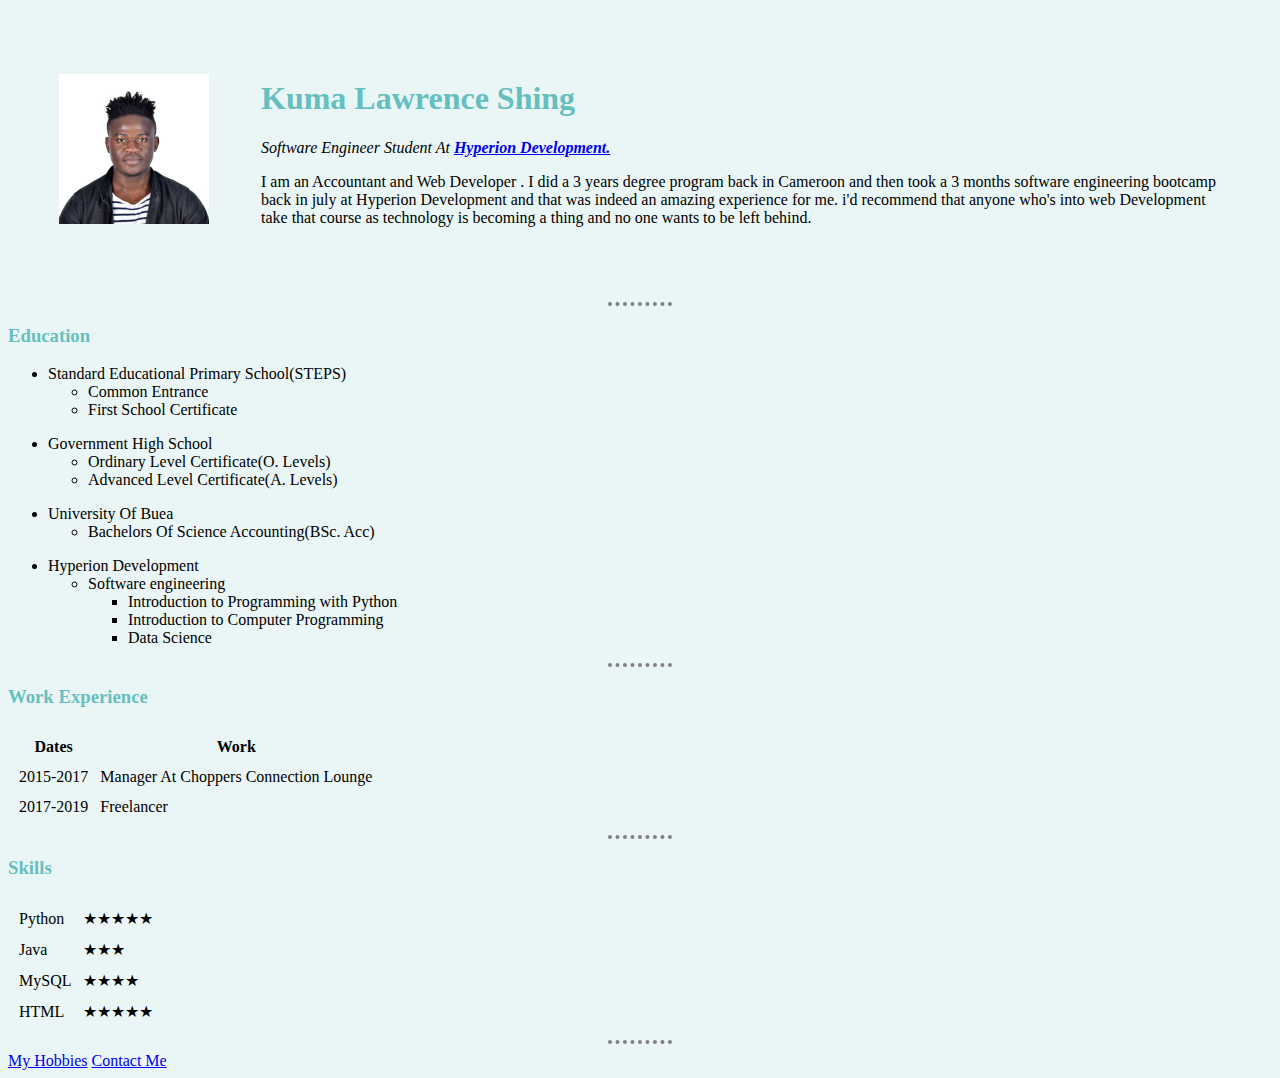
==== index.html @ 20396bbe "Add initial cv(in progress) website files" ====
<!DOCTYPE html>
<html lang="en" dir="ltr">

<head>
  <meta charset="utf-8">
  <title>Kuma's Personal Site</title>
  <link rel="stylesheet" href="css/styles.css">
</head>

<body>
  <table cellspacing="50">
    <tr>
      <td><img src="images/lawrence.jpg" alt="Lawrence Profile Picture" height="150" width="150"></td>
      <td>
        <h1>Kuma Lawrence Shing</h1>
        <p><em>Software Engineer Student At <strong><a href="https://www.hyperiondev.com/">Hyperion Development.</a></strong></em></p>
        <p>I am an Accountant and Web Developer . I did a 3 years degree program back in Cameroon
          and then took a 3 months software engineering bootcamp back in july at Hyperion Development and that was indeed an amazing experience for me.
          i'd recommend that anyone who's into web Development take that course as technology is becoming a thing and no one wants to be left behind.</p>
      </td>
    </tr>
  </table>
  <hr>
  <h3>Education</h3>
  <ul>
    <li>Standard Educational Primary School(STEPS)
      <ul>
        <li>Common Entrance</li>
        <li>First School Certificate</li>
      </ul>
    </li>
  </ul>
  <ul>
    <li>Government High School
      <ul>
        <li>Ordinary Level Certificate(O. Levels)</li>
        <li>Advanced Level Certificate(A. Levels)</li>
      </ul>
    </li>
  </ul>
  <ul>
    <li>
      University Of Buea
      <ul>
        <li>
          Bachelors Of Science Accounting(BSc. Acc)
        </li>
      </ul>
    </li>
  </ul>
  <ul>
    <li>Hyperion Development
      <ul>
        <li>Software engineering
          <ul>
            <li>Introduction to Programming with Python</li>
            <li>Introduction to Computer Programming</li>
            <li>Data Science</li>
          </ul>
        </li>
      </ul>
    </li>
  </ul>
  <hr>
  <h3>Work Experience</h3>
  <table cellspacing="10">
    <thead>
      <tr>
        <th>Dates</th>
        <th>Work</th>
      </tr>
    </thead>
    <tbody>
      <tr>
        <td>2015-2017</td>
        <td>Manager At Choppers Connection Lounge</td>
      </tr>
      <tr>
        <td>2017-2019</td>
        <td>Freelancer</td>
      </tr>
    </tbody>
  </table>
  <hr>
  <h3>Skills</h3>
  <table cellspacing="10">
    <tr>
      <td>Python</td>
      <td>★★★★★</td>
    </tr>
    <tr>
      <td>Java</td>
      <td>★★★</td>
    </tr>
      <tr>
        <td>MySQL</td>
        <td>★★★★</td>
      </tr>
      <tr>
        <td>HTML</td>
        <td>★★★★★</td>
      </tr>
    </table>
    <hr>
    <a href="hobbies.html">My Hobbies</a>
    <a href="contact-me.html">Contact Me</a>
</body>

</html>
---- css/styles.css ----
body {
  background-color: #EAF6F6;
}

hr{
  border-style: none;
  border-top-style: dotted;
  border-color: grey;
  border-width: 4px;
  width: 5%;
}

h1{
  color: #66BFBF;
  font-style: normal;
}
h3{
  color: #66BFBF;
  font-style: normal;
}
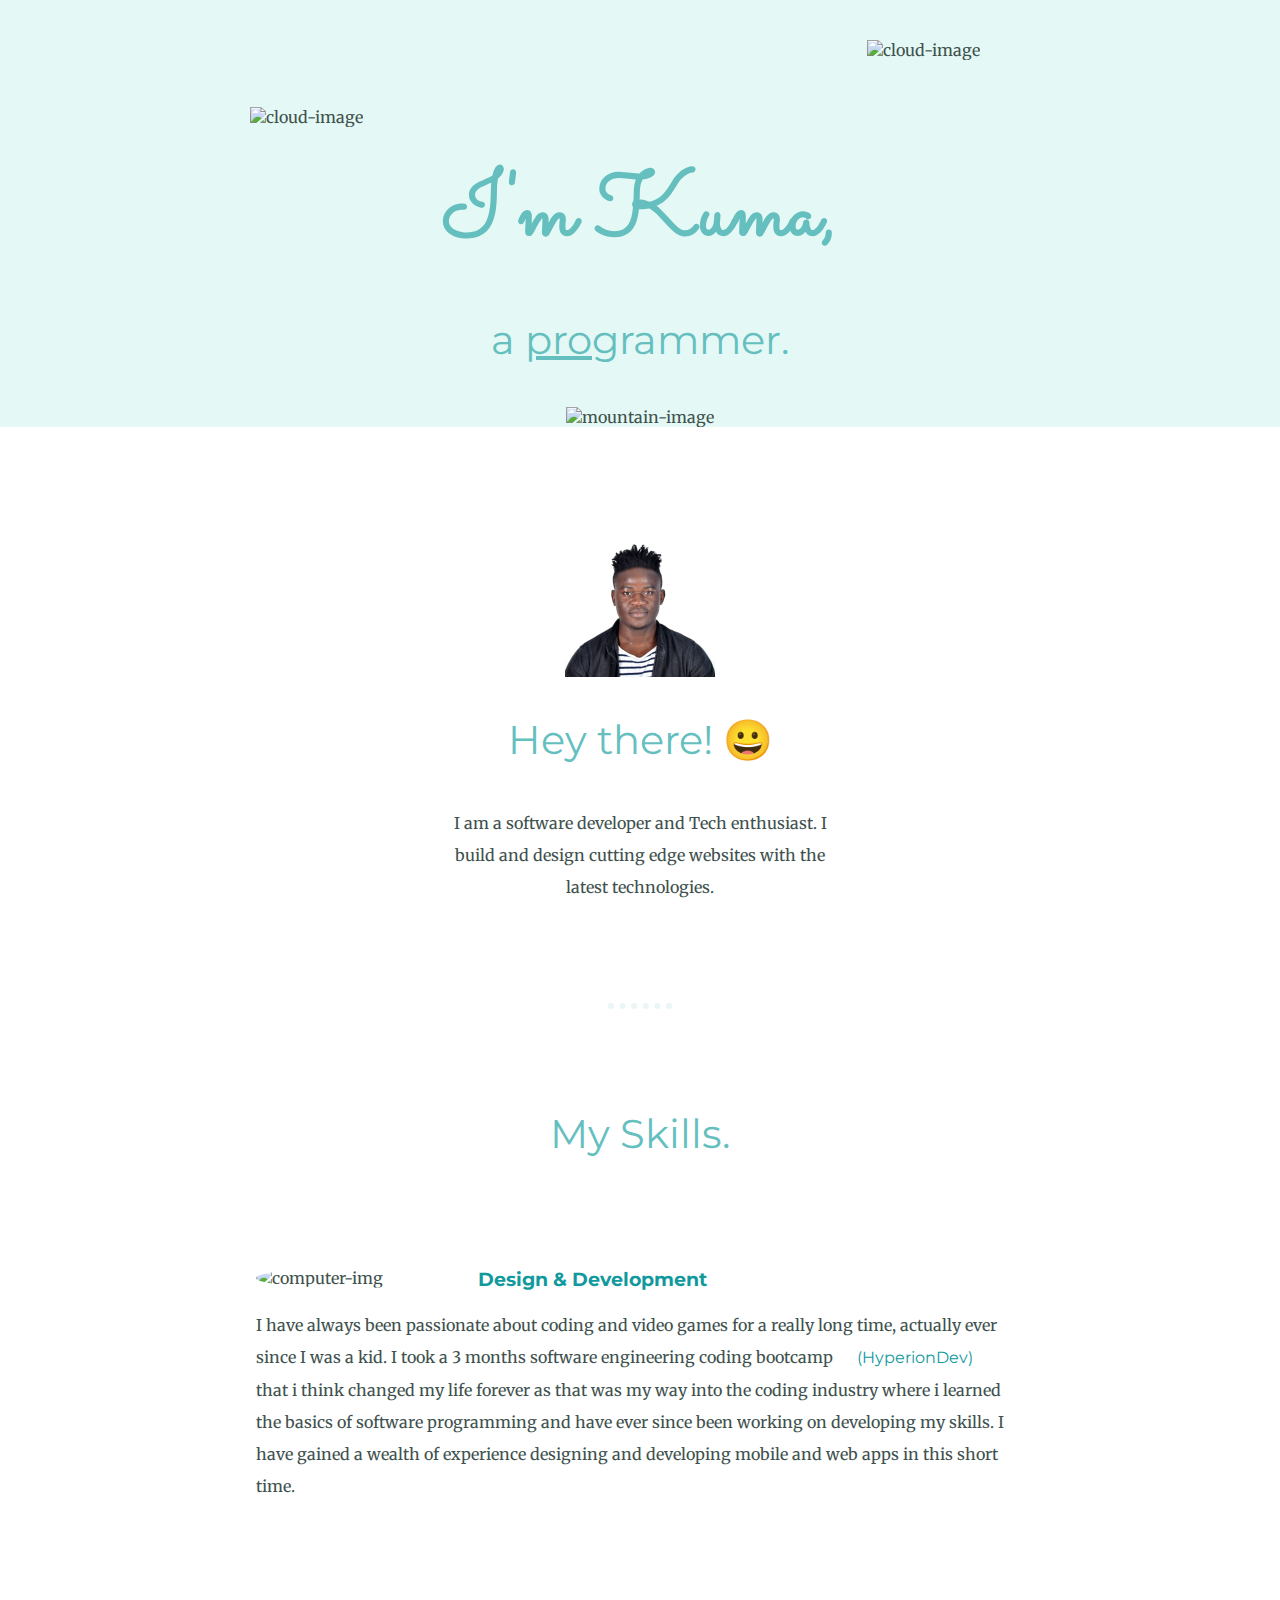
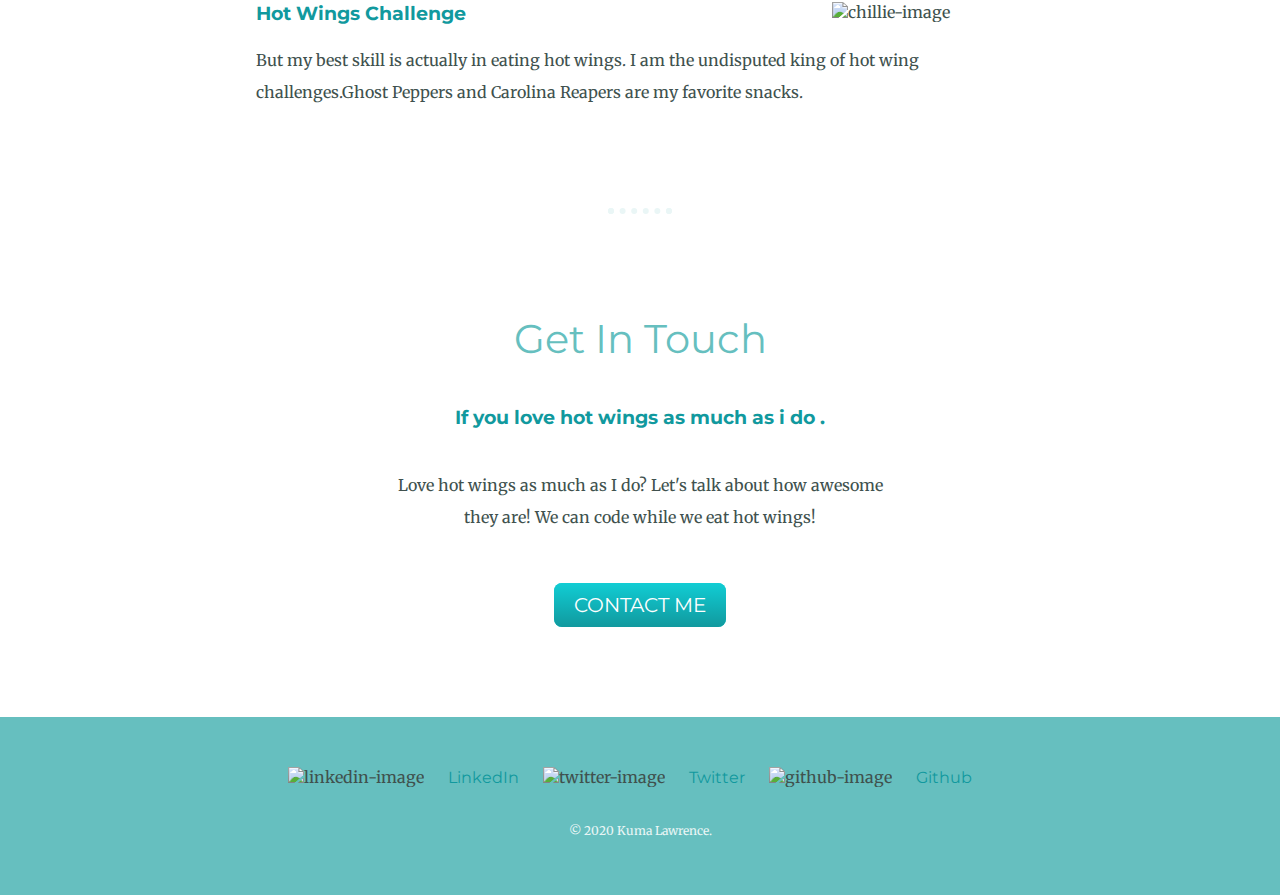
==== commit 3fca713a: "Update index.html" ====
--- a/index.html
+++ b/index.html
@@ -3,107 +3,63 @@
 
 <head>
   <meta charset="utf-8">
-  <title>Kuma's Personal Site</title>
+  <title>Kuma Lawrence</title>
   <link rel="stylesheet" href="css/styles.css">
+  <link rel="icon" href="fav.ico">
+  <link href="https://fonts.googleapis.com/css?family=Merriweather|Montserrat|Sacramento&display=swap" rel="stylesheet">
 </head>
 
 <body>
-  <table cellspacing="50">
-    <tr>
-      <td><img src="images/lawrence.jpg" alt="Lawrence Profile Picture" height="150" width="150"></td>
-      <td>
-        <h1>Kuma Lawrence Shing</h1>
-        <p><em>Software Engineer Student At <strong><a href="https://www.hyperiondev.com/">Hyperion Development.</a></strong></em></p>
-        <p>I am an Accountant and Web Developer . I did a 3 years degree program back in Cameroon
-          and then took a 3 months software engineering bootcamp back in july at Hyperion Development and that was indeed an amazing experience for me.
-          i'd recommend that anyone who's into web Development take that course as technology is becoming a thing and no one wants to be left behind.</p>
-      </td>
-    </tr>
-  </table>
-  <hr>
-  <h3>Education</h3>
-  <ul>
-    <li>Standard Educational Primary School(STEPS)
-      <ul>
-        <li>Common Entrance</li>
-        <li>First School Certificate</li>
-      </ul>
-    </li>
-  </ul>
-  <ul>
-    <li>Government High School
-      <ul>
-        <li>Ordinary Level Certificate(O. Levels)</li>
-        <li>Advanced Level Certificate(A. Levels)</li>
-      </ul>
-    </li>
-  </ul>
-  <ul>
-    <li>
-      University Of Buea
-      <ul>
-        <li>
-          Bachelors Of Science Accounting(BSc. Acc)
-        </li>
-      </ul>
-    </li>
-  </ul>
-  <ul>
-    <li>Hyperion Development
-      <ul>
-        <li>Software engineering
-          <ul>
-            <li>Introduction to Programming with Python</li>
-            <li>Introduction to Computer Programming</li>
-            <li>Data Science</li>
-          </ul>
-        </li>
-      </ul>
-    </li>
-  </ul>
-  <hr>
-  <h3>Work Experience</h3>
-  <table cellspacing="10">
-    <thead>
-      <tr>
-        <th>Dates</th>
-        <th>Work</th>
-      </tr>
-    </thead>
-    <tbody>
-      <tr>
-        <td>2015-2017</td>
-        <td>Manager At Choppers Connection Lounge</td>
-      </tr>
-      <tr>
-        <td>2017-2019</td>
-        <td>Freelancer</td>
-      </tr>
-    </tbody>
-  </table>
-  <hr>
-  <h3>Skills</h3>
-  <table cellspacing="10">
-    <tr>
-      <td>Python</td>
-      <td>★★★★★</td>
-    </tr>
-    <tr>
-      <td>Java</td>
-      <td>★★★</td>
-    </tr>
-      <tr>
-        <td>MySQL</td>
-        <td>★★★★</td>
-      </tr>
-      <tr>
-        <td>HTML</td>
-        <td>★★★★★</td>
-      </tr>
-    </table>
+  <div class="top-container">
+    <img class="top-cloud" src="images/cloud.png" alt="cloud-image">
+    <h1>I'm Kuma,</h1>
+    <h2>a <span class="pro">pro</span>grammer.</h2>
+    <img class="bottom-cloud " src="images/cloud.png" alt="cloud-image">
+    <img src="images/mountain.png" alt="mountain-image">
+  </div>
+  <div class="middle-container">
+    <div class="profile">
+      <img src="images/lawrence.jpg" alt="profile-image" height="150" width="150">
+      <h2>Hey there! 😀</h2>
+      <p class="intro">I am a software developer and Tech enthusiast. I build and design cutting edge websites with the latest technologies. </p>
+    </div>
     <hr>
-    <a href="hobbies.html">My Hobbies</a>
-    <a href="contact-me.html">Contact Me</a>
+    <div class="skills">
+      <h2>My Skills.</h2>
+      <div class="skill-row">
+        <img class="computer" src="images/computer.png" alt="computer-img">
+        <h3>Design & Development</h3>
+        <p>I have always been passionate about coding and video games for a really long time, actually ever since I was a kid. I took a 3 months software engineering coding bootcamp <a href="https://www.hyperiondev.com/">(HyperionDev)
+          </a> that i think changed my life forever as that was my way into the coding industry where i learned the basics of software programming and have ever since been working on developing my skills.
+          I have gained a wealth of experience designing and developing mobile and web apps in this short time.
+        </p>
+      </div>
+
+      <div class="skill-row">
+        <img class="chillies" src="images/chillies.png" alt="chillie-image">
+        <h3>Hot Wings Challenge</h3>
+        <p>But my best skill is actually in eating hot wings. I am the undisputed king of hot wing challenges.Ghost Peppers and Carolina Reapers are my favorite snacks.</p>
+      </div>
+    </div>
+    <hr>
+    <div class="contact-me">
+      <h2>Get In Touch</h2>
+      <h3>If you love hot wings as much as i do .</h3>
+      <p class="contact-message">Love hot wings as much as I do? Let's talk about how awesome they are! We can code while we eat hot wings!</p>
+      <a class="btn" href="mailto:kuma2018shing@gmail.com">CONTACT ME</a>
+    </div>
+  </div>
+
+  <div class="bottom-container">
+    <img class="linkedin" src="images/linkedin.png" alt="linkedin-image"/>
+    <a class="footer-link" href="https://www.linkedin.com/in/kuma-shing-767a435a">LinkedIn</a>
+    <img class="twitter" src="images/twitter.png" alt="twitter-image"/>
+    <a class="footer-link" href="https://twitter.com/LawrenceKuma">Twitter</a>
+    <img class="github" src="images/github.png" alt="github-image"/>
+    <a class="footer-link" href="https://github.com/kuma2018shing">Github</a>
+    <p class="copyright">© 2020 Kuma Lawrence.</p>
+  </div>
+
 </body>
 
 </html>
--- a/css/styles.css
+++ b/css/styles.css
@@ -1,20 +1,142 @@
+
+a{
+  color: #11999E;
+  font-family: 'Montserrat', sans-serif;
+  margin: 10px 20px;
+  text-decoration: none;
+}
+
+a:hover {
+  color: #EAF6F6
+}
+
 body {
-  background-color: #EAF6F6;
+  color: #40514E;
+  font-family: 'Merriweather', serif;
+  margin: 0;
+  text-align: center;
+}
+
+h1 {
+  color:  #66BFBF;
+  font-size: 5.625rem;
+  margin: 50px auto 0 auto;
+  font-family: 'Sacramento', cursive;
+}
+
+h2 {
+  color:  #66BFBF;
+  font-family: 'Montserrat', sans-serif;
+  font-size: 2.5rem;
+  font-weight: normal;
+  padding-bottom: 10px;
+}
+
+h3 {
+  color: #11999E;
+  font-family: 'Montserrat', sans-serif;
 }
 
 hr{
-  border-style: none;
-  border-top-style: dotted;
-  border-color: grey;
-  border-width: 4px;
-  width: 5%;
+  border: dotted #EAF6F6 6px;
+  border-bottom: none;
+  margin: 100px auto;
+  width: 4%;
 }
 
-h1{
-  color: #66BFBF;
-  font-style: normal;
+p{
+  line-height: 2;
 }
-h3{
-  color: #66BFBF;
-  font-style: normal;
+
+.top-container {
+  background-color: #E4F9F5;
+  position: relative;
+  padding-top: 100px;
 }
+
+.middle-container {
+  margin: 100px 0;
+}
+
+.bottom-container {
+  background-color: #66BFBF;
+  padding: 50px 0 20px;
+}
+
+.skill-row {
+  margin: 100px auto 100px auto;
+  text-align: left;
+  width: 60%;
+
+}
+.computer{
+  float: left;
+  border-radius: 50%;
+  width: 25%;
+  margin-right: 30px;
+}
+
+.chillies{
+  float: right;
+  width: 25%;
+  margin-left: 30px;
+}
+
+.contact-message{
+  width: 40%;
+  margin: 40px auto 60px;
+}
+
+.copyright {
+  color: #EAF6F6;
+  font-size: 0.75rem;
+  padding: 20px 0;
+}
+
+.pro {
+  text-decoration: underline;
+}
+
+.intro{
+  width: 30%;
+  margin: auto;
+}
+
+.top-cloud {
+  position: absolute;
+  right: 300px;
+  top: 40px;
+}
+
+.bottom-cloud {
+  position: absolute;
+  left: 250px;
+  bottom: 300px;
+}
+
+.btn {
+  background: #11cdd4;
+  background-image: -webkit-linear-gradient(top, #11cdd4, #11999e);
+  background-image: -moz-linear-gradient(top, #11cdd4, #11999e);
+  background-image: -ms-linear-gradient(top, #11cdd4, #11999e);
+  background-image: -o-linear-gradient(top, #11cdd4, #11999e);
+  background-image: linear-gradient(to bottom, #11cdd4, #11999e);
+  -webkit-border-radius: 8;
+  -moz-border-radius: 8;
+  border-radius: 8px;
+  font-family: 'Montserrat', sans-serif;
+  color: #ffffff;
+  font-size: 20px;
+  padding: 10px 20px 10px 20px;
+  text-decoration: none;
+}
+
+.btn:hover {
+  background: #30e3cb;
+  background-image: -webkit-linear-gradient(top, #30e3cb, #2bc4ad);
+  background-image: -moz-linear-gradient(top, #30e3cb, #2bc4ad);
+  background-image: -ms-linear-gradient(top, #30e3cb, #2bc4ad);
+  background-image: -o-linear-gradient(top, #30e3cb, #2bc4ad);
+  background-image: linear-gradient(top, #30e3cb, #2bc4ad);
+  text-decoration: none;
+}
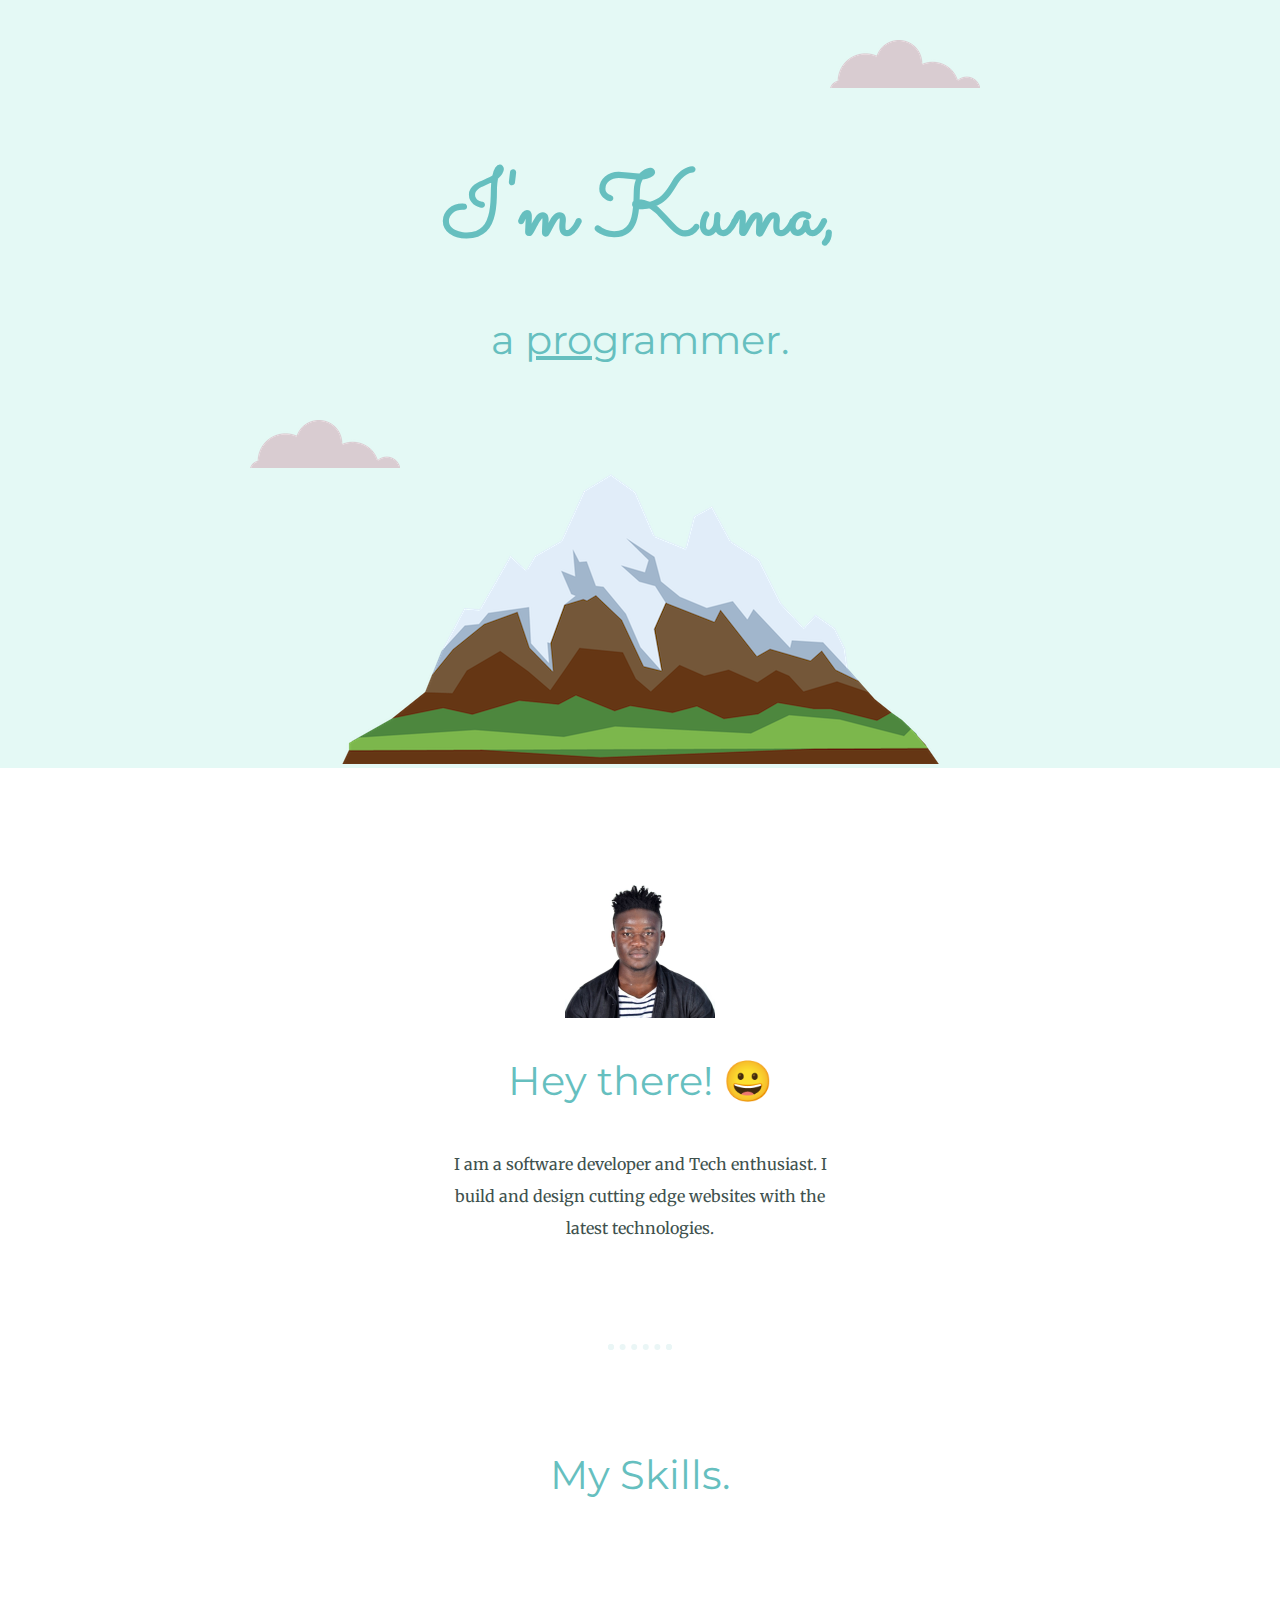
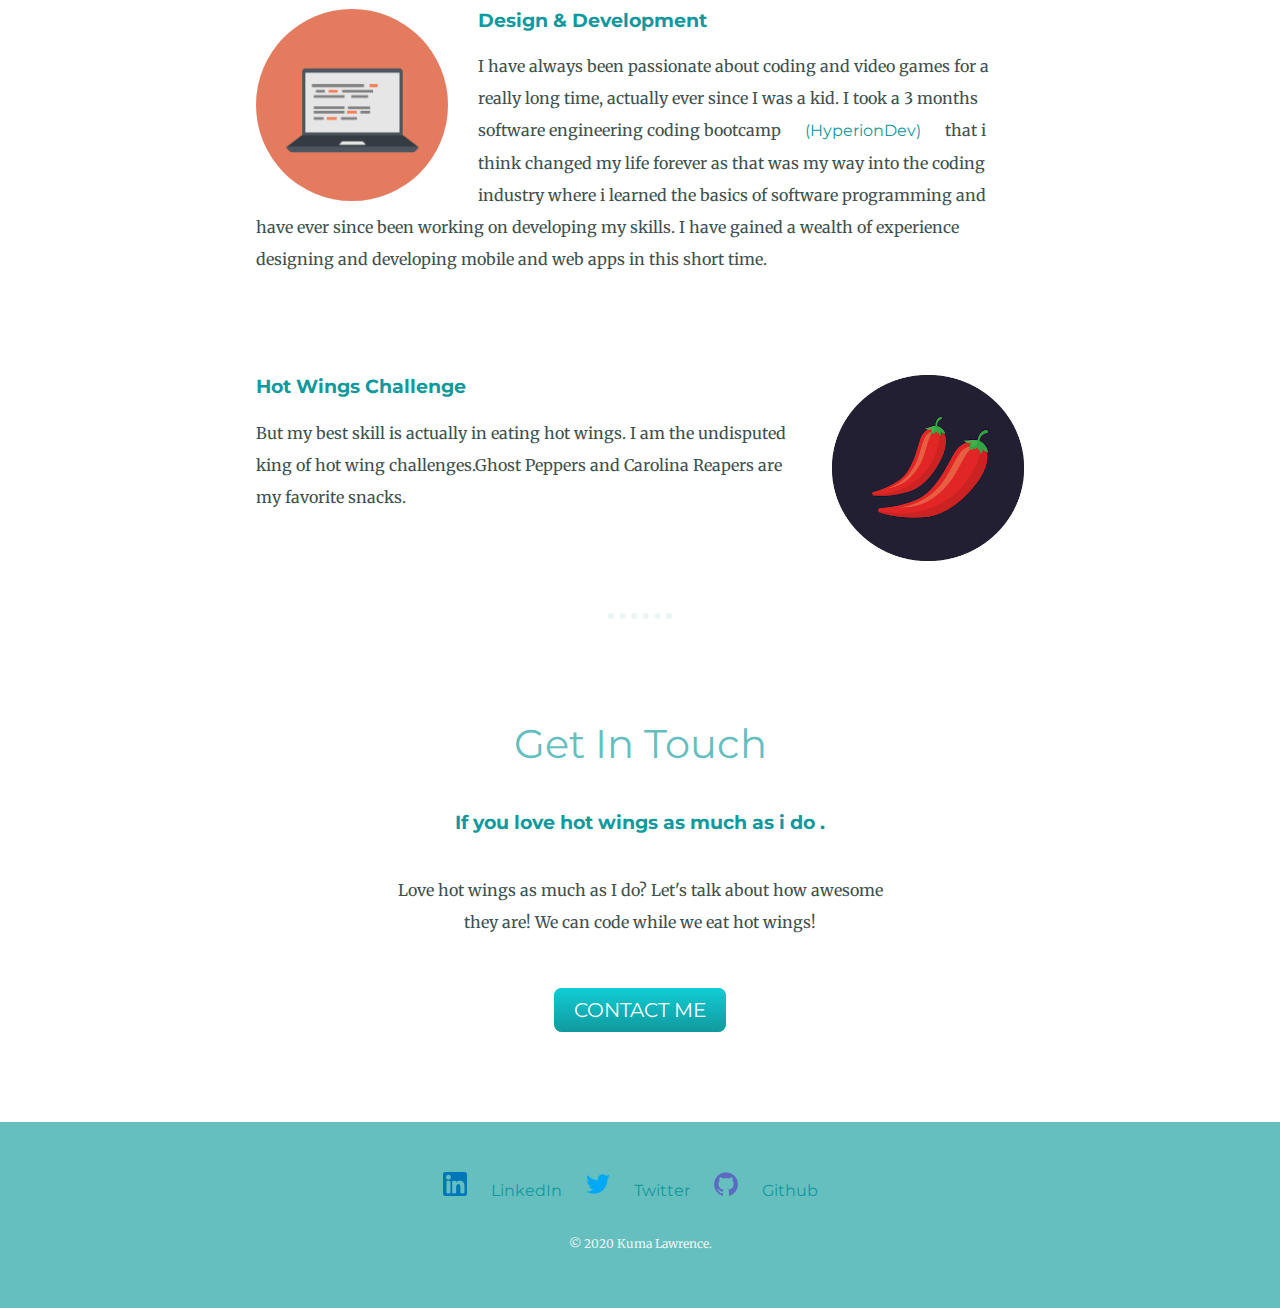
==== commit 010ee1f0: "Update index.html" ====
--- a/index.html
+++ b/index.html
@@ -29,7 +29,7 @@
       <div class="skill-row">
         <img class="computer" src="images/computer.png" alt="computer-img">
         <h3>Design & Development</h3>
-        <p>I have always been passionate about coding and video games for a really long time, actually ever since I was a kid. I took a 3 months software engineering coding bootcamp <a href="https://www.hyperiondev.com/">(HyperionDev)
+        <p>I have always been passionate about coding and video games for a really long time, actually ever since I was a kid. I took a 3 months software engineering coding bootcamp <a class="hyperion" href="https://www.hyperiondev.com/">(HyperionDev)
           </a> that i think changed my life forever as that was my way into the coding industry where i learned the basics of software programming and have ever since been working on developing my skills.
           I have gained a wealth of experience designing and developing mobile and web apps in this short time.
         </p>
